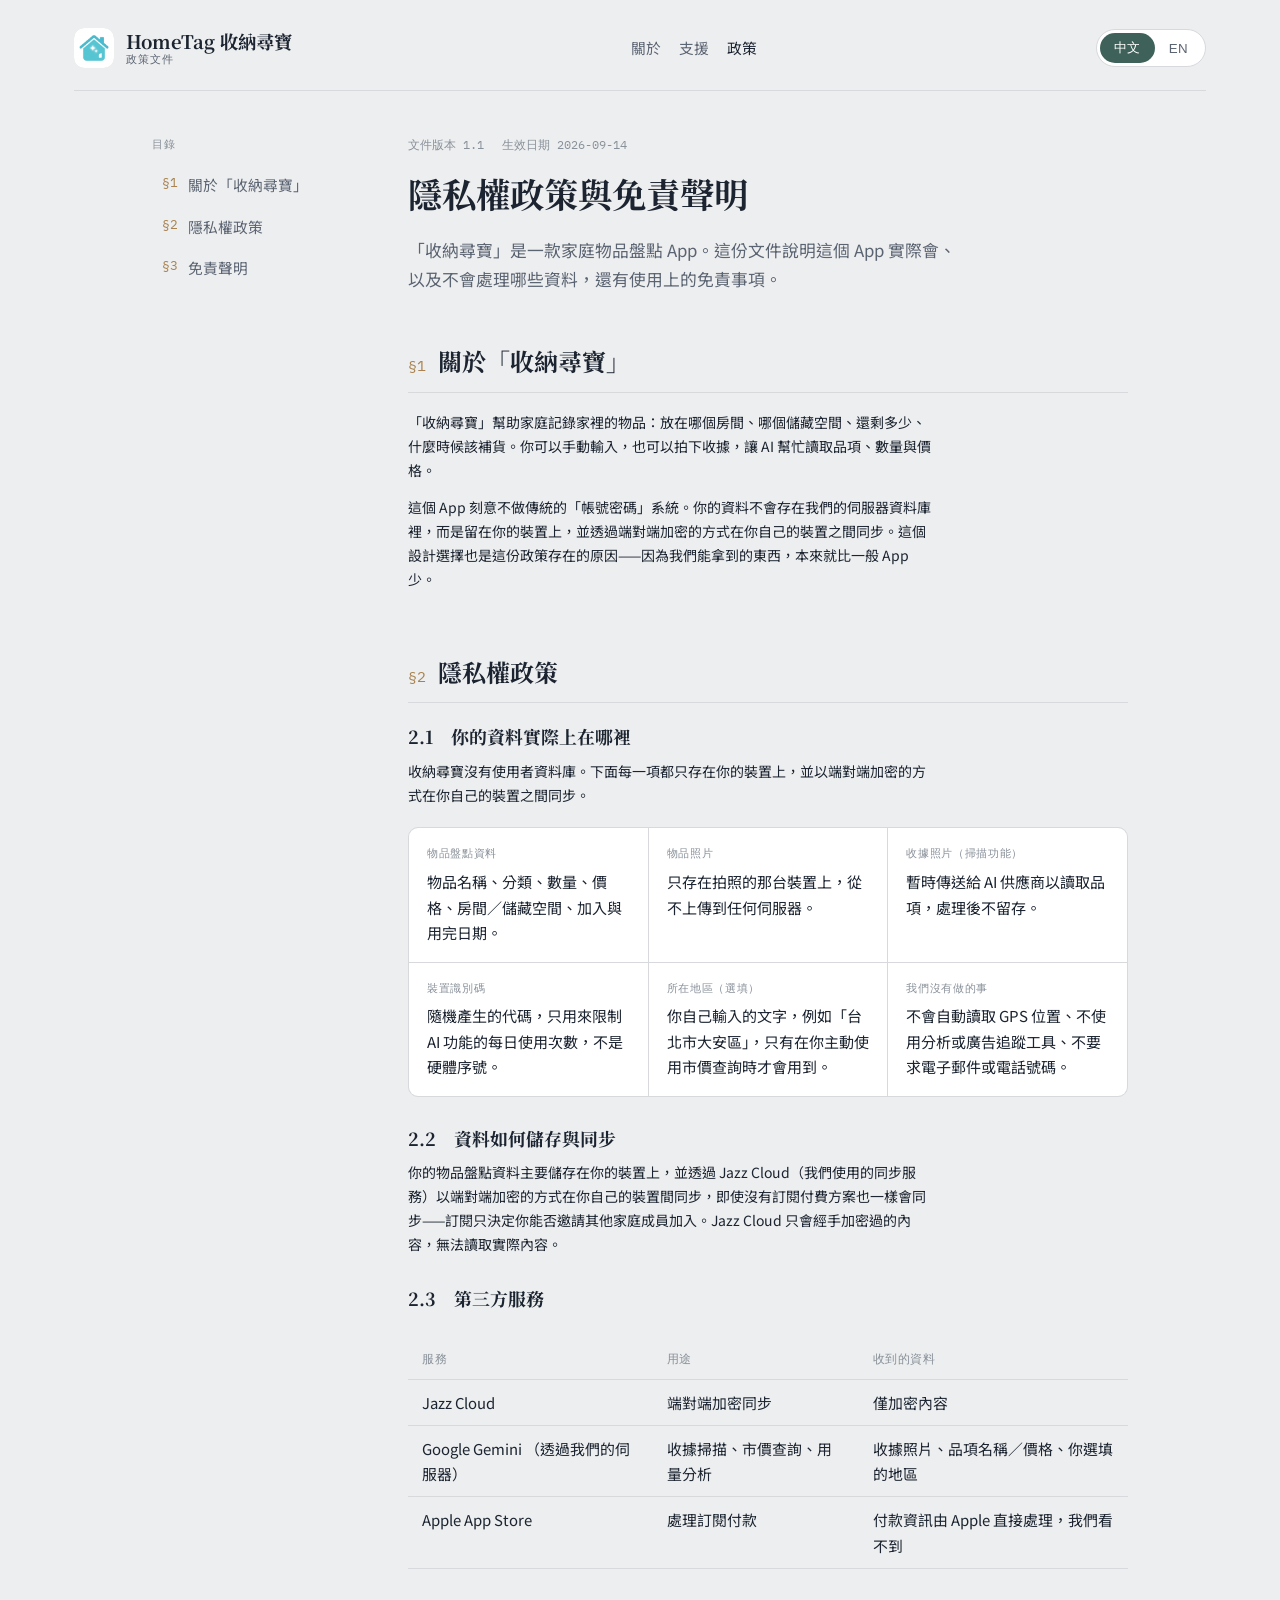
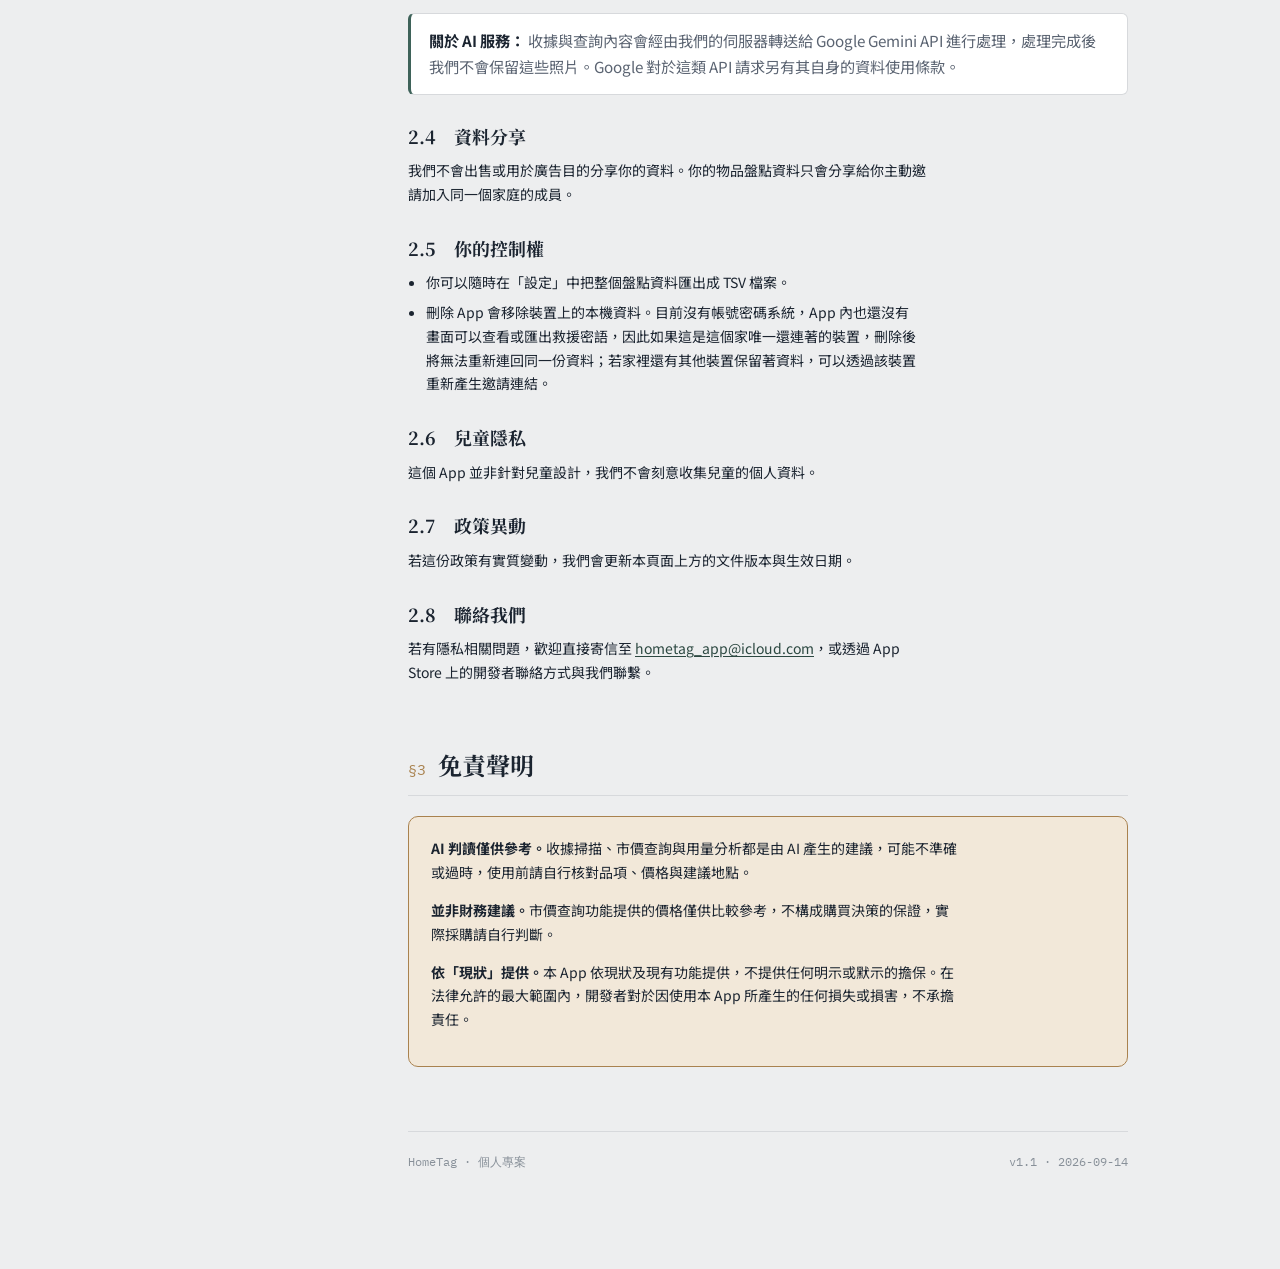
==== privacy.html @ f18b4bbd "Make marketing the root page, move privacy policy to its own path; drop 'collect' framing from §2.1" ====
<!doctype html><html><head><meta charset=utf8><meta name=viewport content="width=device-width,initial-scale=1"><style>:root{color-scheme:light}body{margin:0;padding:0;font:14px -apple-system,BlinkMacSystemFont,sans-serif;background:#faf9f5;color:#141413}img{max-width:100%}[hidden]:not([hidden=until-found]){display:none!important}</style></head><body>
<title>HomeTag Policies</title>
<link rel="icon" href="icon.png">
<link rel="stylesheet" href="https://fonts.googleapis.com/css2?family=Noto+Serif+TC:wght@500;700&family=Noto+Sans+TC:wght@400;500;600&family=Source+Serif+4:opsz,wght@8..60,500;8..60,700&family=Source+Sans+3:wght@400;500;600&family=IBM+Plex+Mono:wght@400;500&display=swap">
<link rel="stylesheet" href="style.css">

<div class="page">
  <header class="masthead">
    <a class="brand" href="index.html">
      <div class="brand-mark"><img src="icon.png" alt="HomeTag" style="width:100%;height:100%;object-fit:cover;border-radius:10px"></div>
      <div class="brand-text">
        <span class="brand-name">HomeTag <span data-lang-content="zh">收納尋寶</span></span>
        <span class="brand-sub"><span data-lang-content="zh">政策文件</span><span data-lang-content="en">Policies</span></span>
      </div>
    </a>
    <nav class="site-nav">
      <a href="index.html"><span data-lang-content="zh">關於</span><span data-lang-content="en">About</span></a>
      <a href="support.html"><span data-lang-content="zh">支援</span><span data-lang-content="en">Support</span></a>
      <a href="privacy.html" aria-current="page"><span data-lang-content="zh">政策</span><span data-lang-content="en">Policies</span></a>
    </nav>
    <div class="lang-toggle" role="group" aria-label="Language">
      <button type="button" id="btn-zh" aria-pressed="true">中文</button>
      <button type="button" id="btn-en" aria-pressed="false">EN</button>
    </div>
  </header>

  <div class="layout">
    <aside class="rail">
      <p class="rail-title"><span data-lang-content="zh">目錄</span><span data-lang-content="en">Contents</span></p>
      <nav>
        <a href="#about"><span class="tag">§1</span><span data-lang-content="zh">關於「收納尋寶」</span><span data-lang-content="en">About</span></a>
        <a href="#privacy"><span class="tag">§2</span><span data-lang-content="zh">隱私權政策</span><span data-lang-content="en">Privacy Policy</span></a>
        <a href="#disclaimer"><span class="tag">§3</span><span data-lang-content="zh">免責聲明</span><span data-lang-content="en">Disclaimer</span></a>
      </nav>
    </aside>

    <main>
      <p class="doc-meta">
        <span><span data-lang-content="zh">文件版本</span><span data-lang-content="en">Document version</span> 1.1</span>
        <span><span data-lang-content="zh">生效日期</span><span data-lang-content="en">Effective</span> 2026-09-14</span>
      </p>
      <h1 class="lede">
        <span data-lang-content="zh">隱私權政策與免責聲明</span>
        <span data-lang-content="en">Privacy Policy &amp; Disclaimer</span>
      </h1>
      <p class="standfirst" data-lang-content="zh">「收納尋寶」是一款家庭物品盤點 App。這份文件說明這個 App 實際會、以及不會處理哪些資料，還有使用上的免責事項。</p>
      <p class="standfirst" data-lang-content="en">HomeTag is a household inventory app. This document explains exactly what data it does — and doesn't — handle, and the terms under which it's provided.</p>

      <section class="doc-section" id="about">
        <div class="section-head">
          <span class="section-mark">§1</span>
          <h2><span data-lang-content="zh">關於「收納尋寶」</span><span data-lang-content="en">About HomeTag</span></h2>
        </div>

        <p data-lang-content="zh">「收納尋寶」幫助家庭記錄家裡的物品：放在哪個房間、哪個儲藏空間、還剩多少、什麼時候該補貨。你可以手動輸入，也可以拍下收據，讓 AI 幫忙讀取品項、數量與價格。</p>
        <p data-lang-content="en">HomeTag helps a household keep track of what it owns: which room, which storage space, how much is left, and when it's worth restocking. You can add items by hand, or photograph a receipt and let AI read out the items, quantities, and prices.</p>

        <p data-lang-content="zh">這個 App 刻意不做傳統的「帳號密碼」系統。你的資料不會存在我們的伺服器資料庫裡，而是留在你的裝置上，並透過端對端加密的方式在你自己的裝置之間同步。這個設計選擇也是這份政策存在的原因——因為我們能拿到的東西，本來就比一般 App 少。</p>
        <p data-lang-content="en">Deliberately, this app has no traditional account/password system. Your data isn't stored in a server database we control — it lives on your device and syncs end-to-end between your own devices. That design choice is also why this document can say, plainly, that there's less for us to have access to in the first place.</p>
      </section>

      <section class="doc-section" id="privacy">
        <div class="section-head">
          <span class="section-mark">§2</span>
          <h2><span data-lang-content="zh">隱私權政策</span><span data-lang-content="en">Privacy Policy</span></h2>
        </div>

        <h3 data-lang-content="zh">2.1　你的資料實際上在哪裡</h3>
        <h3 data-lang-content="en">2.1　Where Your Data Actually Lives</h3>

        <p data-lang-content="zh">收納尋寶沒有使用者資料庫。下面每一項都只存在你的裝置上，並以端對端加密的方式在你自己的裝置之間同步。</p>
        <p data-lang-content="en">HomeTag has no user database. Everything below lives only on your device and syncs end-to-end encrypted between your own devices.</p>

        <div class="fact-grid">
          <div class="fact">
            <div class="fact-label"><span data-lang-content="zh">物品盤點資料</span><span data-lang-content="en">Inventory data</span></div>
            <div class="fact-value" data-lang-content="zh">物品名稱、分類、數量、價格、房間／儲藏空間、加入與用完日期。</div>
            <div class="fact-value" data-lang-content="en">Item names, categories, quantities, prices, room/storage location, added and used-up dates.</div>
          </div>
          <div class="fact">
            <div class="fact-label"><span data-lang-content="zh">物品照片</span><span data-lang-content="en">Item photos</span></div>
            <div class="fact-value" data-lang-content="zh">只存在拍照的那台裝置上，從不上傳到任何伺服器。</div>
            <div class="fact-value" data-lang-content="en">Stay only on the device that took them — never uploaded anywhere.</div>
          </div>
          <div class="fact">
            <div class="fact-label"><span data-lang-content="zh">收據照片（掃描功能）</span><span data-lang-content="en">Receipt photos (scan feature)</span></div>
            <div class="fact-value" data-lang-content="zh">暫時傳送給 AI 供應商以讀取品項，處理後不留存。</div>
            <div class="fact-value" data-lang-content="en">Sent transiently to our AI provider to read items off the receipt; not retained afterward by us.</div>
          </div>
          <div class="fact">
            <div class="fact-label"><span data-lang-content="zh">裝置識別碼</span><span data-lang-content="en">Device token</span></div>
            <div class="fact-value" data-lang-content="zh">隨機產生的代碼，只用來限制 AI 功能的每日使用次數，不是硬體序號。</div>
            <div class="fact-value" data-lang-content="en">A randomly generated code used only to rate-limit AI features — not a hardware identifier.</div>
          </div>
          <div class="fact">
            <div class="fact-label"><span data-lang-content="zh">所在地區（選填）</span><span data-lang-content="en">Location (optional)</span></div>
            <div class="fact-value" data-lang-content="zh">你自己輸入的文字，例如「台北市大安區」，只有在你主動使用市價查詢時才會用到。</div>
            <div class="fact-value" data-lang-content="en">Free text you type yourself, e.g. a city or district — used only when you actively run a price check.</div>
          </div>
          <div class="fact">
            <div class="fact-label"><span data-lang-content="zh">我們沒有做的事</span><span data-lang-content="en">What we don't do</span></div>
            <div class="fact-value" data-lang-content="zh">不會自動讀取 GPS 位置、不使用分析或廣告追蹤工具、不要求電子郵件或電話號碼。</div>
            <div class="fact-value" data-lang-content="en">No automatic GPS location, no analytics or ad-tracking SDKs, no email or phone number required to use the app.</div>
          </div>
        </div>

        <h3 data-lang-content="zh">2.2　資料如何儲存與同步</h3>
        <h3 data-lang-content="en">2.2　How Data Is Stored &amp; Synced</h3>
        <p data-lang-content="zh">你的物品盤點資料主要儲存在你的裝置上，並透過 Jazz Cloud（我們使用的同步服務）以端對端加密的方式在你自己的裝置間同步，即使沒有訂閱付費方案也一樣會同步——訂閱只決定你能否邀請其他家庭成員加入。Jazz Cloud 只會經手加密過的內容，無法讀取實際內容。</p>
        <p data-lang-content="en">Your inventory data lives primarily on your device and syncs end-to-end between your own devices via Jazz Cloud, our sync provider — this happens regardless of subscription status; a subscription only controls whether you can invite other household members in. Jazz Cloud only ever handles encrypted data and cannot read its contents.</p>

        <h3 data-lang-content="zh">2.3　第三方服務</h3>
        <h3 data-lang-content="en">2.3　Third-Party Services</h3>
        <div class="table-scroll">
        <table class="policy-table">
          <thead>
            <tr>
              <th><span data-lang-content="zh">服務</span><span data-lang-content="en">Service</span></th>
              <th><span data-lang-content="zh">用途</span><span data-lang-content="en">Purpose</span></th>
              <th><span data-lang-content="zh">收到的資料</span><span data-lang-content="en">Data it sees</span></th>
            </tr>
          </thead>
          <tbody>
            <tr>
              <td>Jazz Cloud</td>
              <td><span data-lang-content="zh">端對端加密同步</span><span data-lang-content="en">End-to-end encrypted sync</span></td>
              <td><span data-lang-content="zh">僅加密內容</span><span data-lang-content="en">Ciphertext only</span></td>
            </tr>
            <tr>
              <td>Google Gemini <span data-lang-content="zh">（透過我們的伺服器）</span><span data-lang-content="en">(via our server)</span></td>
              <td><span data-lang-content="zh">收據掃描、市價查詢、用量分析</span><span data-lang-content="en">Receipt scanning, price check, usage insight</span></td>
              <td><span data-lang-content="zh">收據照片、品項名稱／價格、你選填的地區</span><span data-lang-content="en">Receipt photo, item name/price, your optional location text</span></td>
            </tr>
            <tr>
              <td>Apple App Store</td>
              <td><span data-lang-content="zh">處理訂閱付款</span><span data-lang-content="en">Handles subscription payment</span></td>
              <td><span data-lang-content="zh">付款資訊由 Apple 直接處理，我們看不到</span><span data-lang-content="en">Payment details handled entirely by Apple; we never see them</span></td>
            </tr>
          </tbody>
        </table>
        </div>
        <div class="callout">
          <strong><span data-lang-content="zh">關於 AI 服務：</span><span data-lang-content="en">On the AI provider:</span></strong>
          <span data-lang-content="zh">收據與查詢內容會經由我們的伺服器轉送給 Google Gemini API 進行處理，處理完成後我們不會保留這些照片。Google 對於這類 API 請求另有其自身的資料使用條款。</span>
          <span data-lang-content="en">Receipts and query text are relayed through our own server to Google's Gemini API for processing; we don't retain the photos afterward. Google's own terms govern how it handles API requests of this kind.</span>
        </div>

        <h3 data-lang-content="zh">2.4　資料分享</h3>
        <h3 data-lang-content="en">2.4　Data Sharing</h3>
        <p data-lang-content="zh">我們不會出售或用於廣告目的分享你的資料。你的物品盤點資料只會分享給你主動邀請加入同一個家庭的成員。</p>
        <p data-lang-content="en">We don't sell your data or share it for advertising. Your inventory data is only ever shared with members you actively invite into the same household.</p>

        <h3 data-lang-content="zh">2.5　你的控制權</h3>
        <h3 data-lang-content="en">2.5　Your Control</h3>
        <ul>
          <li data-lang-content="zh">你可以隨時在「設定」中把整個盤點資料匯出成 TSV 檔案。</li>
          <li data-lang-content="en">You can export your entire inventory as a TSV file from Settings at any time.</li>
          <li data-lang-content="zh">刪除 App 會移除裝置上的本機資料。目前沒有帳號密碼系統，App 內也還沒有畫面可以查看或匯出救援密語，因此如果這是這個家唯一還連著的裝置，刪除後將無法重新連回同一份資料；若家裡還有其他裝置保留著資料，可以透過該裝置重新產生邀請連結。</li>
          <li data-lang-content="en">Deleting the app removes local data on that device. There's no account/password system, and the app doesn't currently have a screen to view or export a recovery phrase — so if this was the only device still connected to this household, deleting it means there's no way back into that same data. If another device in the household still has it, you can generate a fresh invite link from there.</li>
        </ul>

        <h3 data-lang-content="zh">2.6　兒童隱私</h3>
        <h3 data-lang-content="en">2.6　Children's Privacy</h3>
        <p data-lang-content="zh">這個 App 並非針對兒童設計，我們不會刻意收集兒童的個人資料。</p>
        <p data-lang-content="en">This app isn't directed at children, and we don't knowingly collect personal data from them.</p>

        <h3 data-lang-content="zh">2.7　政策異動</h3>
        <h3 data-lang-content="en">2.7　Changes to This Policy</h3>
        <p data-lang-content="zh">若這份政策有實質變動，我們會更新本頁面上方的文件版本與生效日期。</p>
        <p data-lang-content="en">If this policy changes materially, we'll update the document version and effective date at the top of this page.</p>

        <h3 data-lang-content="zh">2.8　聯絡我們</h3>
        <h3 data-lang-content="en">2.8　Contact</h3>
        <p data-lang-content="zh">若有隱私相關問題，歡迎直接寄信至 <a href="mailto:hometag_app@icloud.com">hometag_app@icloud.com</a>，或透過 App Store 上的開發者聯絡方式與我們聯繫。</p>
        <p data-lang-content="en">For privacy questions, email us directly at <a href="mailto:hometag_app@icloud.com">hometag_app@icloud.com</a>, or reach us through the developer contact listed on the App Store.</p>
      </section>

      <section class="doc-section" id="disclaimer">
        <div class="section-head">
          <span class="section-mark">§3</span>
          <h2><span data-lang-content="zh">免責聲明</span><span data-lang-content="en">Disclaimer</span></h2>
        </div>

        <div class="disclaimer-box">
          <p data-lang-content="zh"><strong>AI 判讀僅供參考。</strong>收據掃描、市價查詢與用量分析都是由 AI 產生的建議，可能不準確或過時，使用前請自行核對品項、價格與建議地點。</p>
          <p data-lang-content="en"><strong>AI output is a suggestion, not a fact.</strong> Receipt scanning, price checks, and usage insights are AI-generated and may be inaccurate or out of date — verify item details, prices, and suggested locations yourself before relying on them.</p>

          <p data-lang-content="zh"><strong>並非財務建議。</strong>市價查詢功能提供的價格僅供比較參考，不構成購買決策的保證，實際採購請自行判斷。</p>
          <p data-lang-content="en"><strong>Not financial advice.</strong> Prices shown by the market-price feature are for reference only and aren't a guarantee — use your own judgment for actual purchases.</p>

          <p data-lang-content="zh"><strong>依「現狀」提供。</strong>本 App 依現狀及現有功能提供，不提供任何明示或默示的擔保。在法律允許的最大範圍內，開發者對於因使用本 App 所產生的任何損失或損害，不承擔責任。</p>
          <p data-lang-content="en"><strong>Provided as-is.</strong> This app is provided as-is, with no warranty of any kind, express or implied. To the fullest extent permitted by law, the developer is not liable for any loss or damage arising from your use of it.</p>
        </div>
      </section>

      <footer class="doc-footer">
        <span>HomeTag · <span data-lang-content="zh">個人專案</span><span data-lang-content="en">an independent project</span></span>
        <span>v1.1 · 2026-09-14</span>
      </footer>
    </main>
  </div>
</div>

<script>
  (function () {
    var root = document.documentElement;
    var btnZh = document.getElementById('btn-zh');
    var btnEn = document.getElementById('btn-en');

    function setLang(lang) {
      root.setAttribute('data-lang', lang);
      btnZh.setAttribute('aria-pressed', String(lang === 'zh'));
      btnEn.setAttribute('aria-pressed', String(lang === 'en'));
      try { localStorage.setItem('hometag-lang', lang); } catch (e) {}
    }

    var saved = 'zh';
    try { saved = localStorage.getItem('hometag-lang') || 'zh'; } catch (e) {}
    setLang(saved);

    btnZh.addEventListener('click', function () { setLang('zh'); });
    btnEn.addEventListener('click', function () { setLang('en'); });
  })();
</script>

</body></html>
---- style.css ----
:root {
  --bg: #edeeef;
  --surface: #ffffff;
  --ink: #1b2430;
  --ink-muted: #5b6472;
  --ink-faint: #889099;
  --accent: #3e6259;
  --accent-strong: #2c4841;
  --accent-soft: #e3ece9;
  --rule: #d7d9dc;
  --brass: #a9824f;
  --brass-soft: #f2e8d9;
  --focus: #2c4841;
  --font-heading: "Source Serif 4", "Noto Serif TC", serif;
  --font-body: "Source Sans 3", "Noto Sans TC", sans-serif;
  --font-mono: "IBM Plex Mono", ui-monospace, monospace;
}

@media (prefers-color-scheme: dark) {
  :root:not([data-theme="light"]) {
    --bg: #14181b;
    --surface: #1c2226;
    --ink: #e7e9ea;
    --ink-muted: #9aa3aa;
    --ink-faint: #6b737a;
    --accent: #7fb0a2;
    --accent-strong: #a8cec1;
    --accent-soft: #22322f;
    --rule: #2c3438;
    --brass: #c9a56e;
    --brass-soft: #2f2a1f;
    --focus: #a8cec1;
  }
}

:root[data-theme="dark"] {
  --bg: #14181b;
  --surface: #1c2226;
  --ink: #e7e9ea;
  --ink-muted: #9aa3aa;
  --ink-faint: #6b737a;
  --accent: #7fb0a2;
  --accent-strong: #a8cec1;
  --accent-soft: #22322f;
  --rule: #2c3438;
  --brass: #c9a56e;
  --brass-soft: #2f2a1f;
  --focus: #a8cec1;
}

* { box-sizing: border-box; }

html[data-lang="zh"] { --font-heading-active: "Noto Serif TC", serif; --font-body-active: "Noto Sans TC", sans-serif; }
html[data-lang="en"] { --font-heading-active: "Source Serif 4", serif; --font-body-active: "Source Sans 3", sans-serif; }

body {
  background: var(--bg);
  color: var(--ink);
  font-family: var(--font-body-active, var(--font-body));
  line-height: 1.7;
  -webkit-font-smoothing: antialiased;
}

[data-lang-content] { display: none; }
html[data-lang="zh"] [data-lang-content="zh"] { display: revert; }
html[data-lang="en"] [data-lang-content="en"] { display: revert; }
html[data-lang="zh"] span[data-lang-content="zh"],
html[data-lang="zh"] a[data-lang-content="zh"] { display: inline; }
html[data-lang="en"] span[data-lang-content="en"],
html[data-lang="en"] a[data-lang-content="en"] { display: inline; }

a { color: var(--accent-strong); text-underline-offset: 0.15em; }
a:focus-visible, button:focus-visible { outline: 2px solid var(--focus); outline-offset: 2px; border-radius: 3px; }

.page {
  max-width: 1180px;
  margin: 0 auto;
  padding: 0 24px 96px;
}

/* ---------- Header ---------- */
.masthead {
  display: flex;
  align-items: center;
  justify-content: space-between;
  gap: 16px;
  padding: 28px 0 22px;
  border-bottom: 1px solid var(--rule);
  margin-bottom: 8px;
  flex-wrap: wrap;
}
.brand { display: flex; align-items: center; gap: 12px; text-decoration: none; }
.brand-mark {
  width: 40px; height: 40px;
  display: grid; place-items: center;
  background: var(--accent-soft);
  border-radius: 10px;
  font-size: 20px;
  overflow: hidden;
}
.brand-text { display: flex; flex-direction: column; line-height: 1.25; }
.brand-name { font-family: var(--font-heading-active, var(--font-heading)); font-size: 1.15rem; font-weight: 700; color: var(--ink); }
.brand-sub {
  font-family: var(--font-mono);
  font-size: 0.68rem;
  letter-spacing: 0.08em;
  text-transform: uppercase;
  color: var(--ink-muted);
}
.site-nav { display: flex; align-items: center; gap: 18px; font-size: 0.92rem; }
.site-nav a { color: var(--ink-muted); text-decoration: none; }
.site-nav a:hover, .site-nav a[aria-current="page"] { color: var(--ink); }
.lang-toggle {
  display: inline-flex;
  border: 1px solid var(--rule);
  border-radius: 999px;
  padding: 3px;
  background: var(--surface);
  font-family: var(--font-mono);
  font-size: 0.78rem;
}
.lang-toggle button {
  border: none;
  background: transparent;
  color: var(--ink-muted);
  padding: 6px 14px;
  border-radius: 999px;
  cursor: pointer;
  letter-spacing: 0.03em;
}
.lang-toggle button[aria-pressed="true"] {
  background: var(--accent);
  color: var(--surface);
}

/* ---------- Layout: rail + column ---------- */
.layout {
  display: grid;
  grid-template-columns: 200px minmax(0, 720px);
  gap: 56px;
  padding-top: 36px;
  justify-content: center;
}
@media (max-width: 860px) {
  .layout { grid-template-columns: minmax(0, 1fr); gap: 28px; }
  .rail { display: none; }
}

.rail { position: sticky; top: 32px; align-self: start; }
.rail-title {
  font-family: var(--font-mono);
  font-size: 0.68rem;
  letter-spacing: 0.1em;
  text-transform: uppercase;
  color: var(--ink-faint);
  margin: 0 0 12px;
}
.rail nav { display: flex; flex-direction: column; gap: 2px; }
.rail a {
  display: flex;
  gap: 10px;
  padding: 7px 10px;
  border-radius: 8px;
  color: var(--ink-muted);
  text-decoration: none;
  font-size: 0.92rem;
}
.rail a:hover { background: var(--accent-soft); color: var(--ink); }
.rail a .tag { font-family: var(--font-mono); color: var(--brass); font-size: 0.85em; }

.doc-meta {
  font-family: var(--font-mono);
  font-size: 0.76rem;
  color: var(--ink-faint);
  display: flex;
  gap: 18px;
  flex-wrap: wrap;
  margin: 0 0 8px;
}

.lede {
  font-family: var(--font-heading-active, var(--font-heading));
  font-size: clamp(1.7rem, 3vw, 2.15rem);
  font-weight: 700;
  text-wrap: balance;
  margin: 4px 0 14px;
}

.standfirst {
  color: var(--ink-muted);
  font-size: 1.05rem;
  max-width: 62ch;
  margin: 0 0 8px;
}

section.doc-section {
  margin-top: 52px;
  padding-top: 8px;
}
section.doc-section:first-of-type { margin-top: 40px; }

.section-head {
  display: flex;
  align-items: baseline;
  gap: 12px;
  border-bottom: 1px solid var(--rule);
  padding-bottom: 10px;
  margin-bottom: 18px;
}
.section-mark {
  font-family: var(--font-mono);
  color: var(--brass);
  font-size: 0.95rem;
  flex-shrink: 0;
}
.section-head h2 {
  font-family: var(--font-heading-active, var(--font-heading));
  font-size: 1.5rem;
  font-weight: 700;
  margin: 0;
  text-wrap: balance;
}

h3 {
  font-family: var(--font-heading-active, var(--font-heading));
  font-size: 1.12rem;
  font-weight: 700;
  margin: 26px 0 8px;
}
.doc-section > h3:first-of-type { margin-top: 4px; }

p { margin: 0 0 14px; max-width: 66ch; }
ul, ol { margin: 0 0 14px; padding-left: 1.3em; max-width: 64ch; }
li { margin-bottom: 6px; }
strong { color: var(--ink); }

.callout {
  background: var(--surface);
  border: 1px solid var(--rule);
  border-left: 3px solid var(--accent);
  border-radius: 6px;
  padding: 14px 18px;
  margin: 18px 0;
  font-size: 0.95rem;
  color: var(--ink-muted);
}
.callout strong { color: var(--ink); }

.fact-grid {
  display: grid;
  grid-template-columns: repeat(auto-fit, minmax(200px, 1fr));
  gap: 1px;
  background: var(--rule);
  border: 1px solid var(--rule);
  border-radius: 10px;
  overflow: hidden;
  margin: 20px 0 26px;
}
.fact {
  background: var(--surface);
  padding: 16px 18px;
}
.fact-label {
  font-family: var(--font-mono);
  font-size: 0.68rem;
  letter-spacing: 0.06em;
  text-transform: uppercase;
  color: var(--ink-faint);
  margin-bottom: 6px;
}
.fact-value { font-size: 0.94rem; color: var(--ink); }

table.policy-table {
  width: 100%;
  border-collapse: collapse;
  margin: 18px 0 26px;
  font-size: 0.93rem;
}
.table-scroll { overflow-x: auto; }
table.policy-table th, table.policy-table td {
  text-align: left;
  padding: 10px 14px;
  border-bottom: 1px solid var(--rule);
  vertical-align: top;
}
table.policy-table th {
  font-family: var(--font-mono);
  font-size: 0.72rem;
  letter-spacing: 0.05em;
  text-transform: uppercase;
  color: var(--ink-faint);
  font-weight: 500;
}

.disclaimer-box {
  background: var(--brass-soft);
  border: 1px solid var(--brass);
  border-radius: 10px;
  padding: 20px 22px;
  margin: 20px 0;
}
.disclaimer-box p:last-child { margin-bottom: 0; }

footer.doc-footer {
  margin-top: 64px;
  padding-top: 20px;
  border-top: 1px solid var(--rule);
  font-family: var(--font-mono);
  font-size: 0.76rem;
  color: var(--ink-faint);
  display: flex;
  justify-content: space-between;
  flex-wrap: wrap;
  gap: 8px;
}

@media (prefers-reduced-motion: no-preference) {
  section.doc-section { animation: rise 0.4s ease both; }
  @keyframes rise { from { opacity: 0; transform: translateY(6px); } to { opacity: 1; transform: none; } }
}

/* ---------- Marketing/support page extras ---------- */
.simple-page { max-width: 720px; margin: 0 auto; padding-top: 36px; }

.hero {
  text-align: center;
  padding: 40px 0 56px;
}
.hero .brand-mark { width: 88px; height: 88px; margin: 0 auto 20px; border-radius: 22px; font-size: 40px; }
.hero h1 {
  font-family: var(--font-heading-active, var(--font-heading));
  font-size: clamp(1.9rem, 4vw, 2.6rem);
  font-weight: 700;
  margin: 0 0 12px;
  text-wrap: balance;
}
.hero p { max-width: 46ch; margin: 0 auto; color: var(--ink-muted); font-size: 1.08rem; }

.feature-grid {
  display: grid;
  grid-template-columns: repeat(auto-fit, minmax(220px, 1fr));
  gap: 20px;
  margin: 12px 0 48px;
}
.feature-card {
  background: var(--surface);
  border: 1px solid var(--rule);
  border-radius: 12px;
  padding: 20px;
}
.feature-card .icon { font-size: 1.6rem; margin-bottom: 10px; }
.feature-card h3 { margin: 0 0 6px; font-size: 1.02rem; }
.feature-card p { margin: 0; font-size: 0.92rem; color: var(--ink-muted); max-width: none; }

.faq-item { margin-bottom: 28px; }
.faq-item h3 { margin-bottom: 6px; }

.status-pill {
  display: inline-block;
  font-family: var(--font-mono);
  font-size: 0.72rem;
  letter-spacing: 0.05em;
  text-transform: uppercase;
  color: var(--brass);
  background: var(--brass-soft);
  border: 1px solid var(--brass);
  border-radius: 999px;
  padding: 4px 12px;
  margin-bottom: 16px;
}
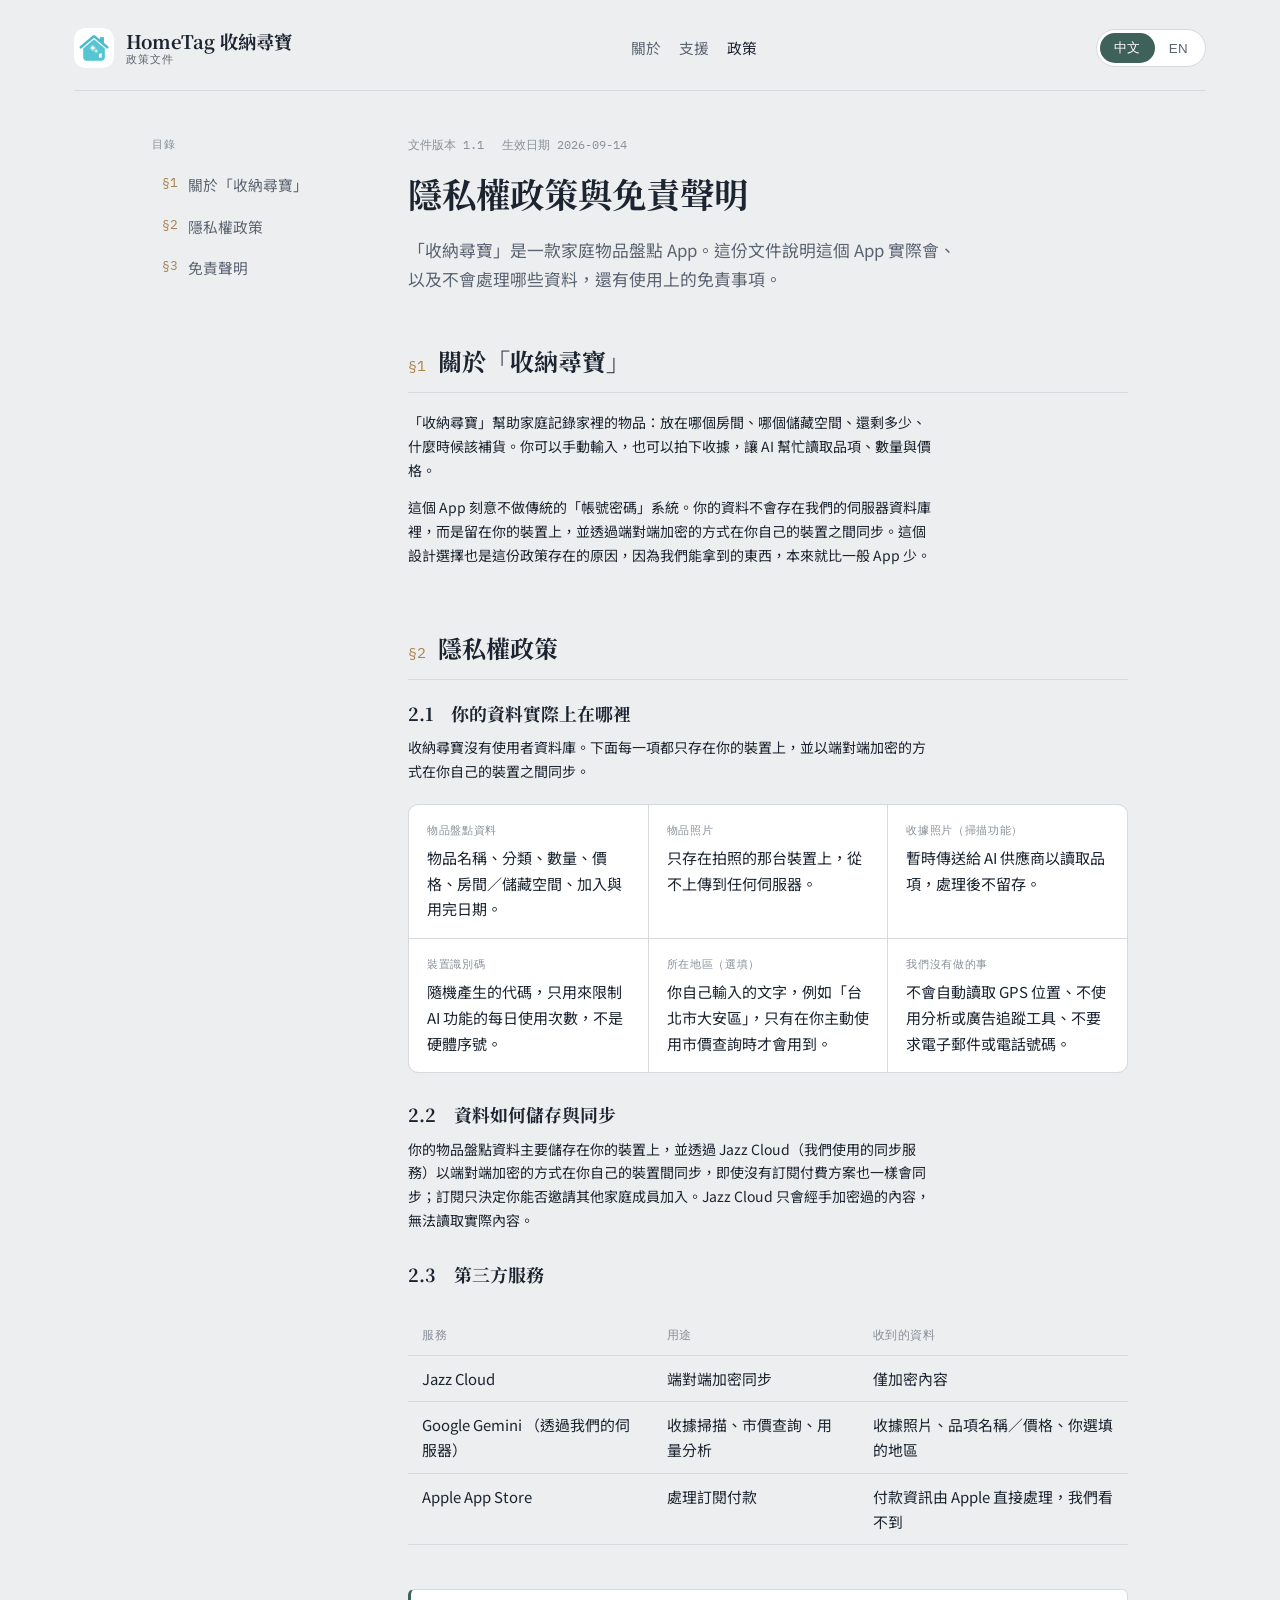
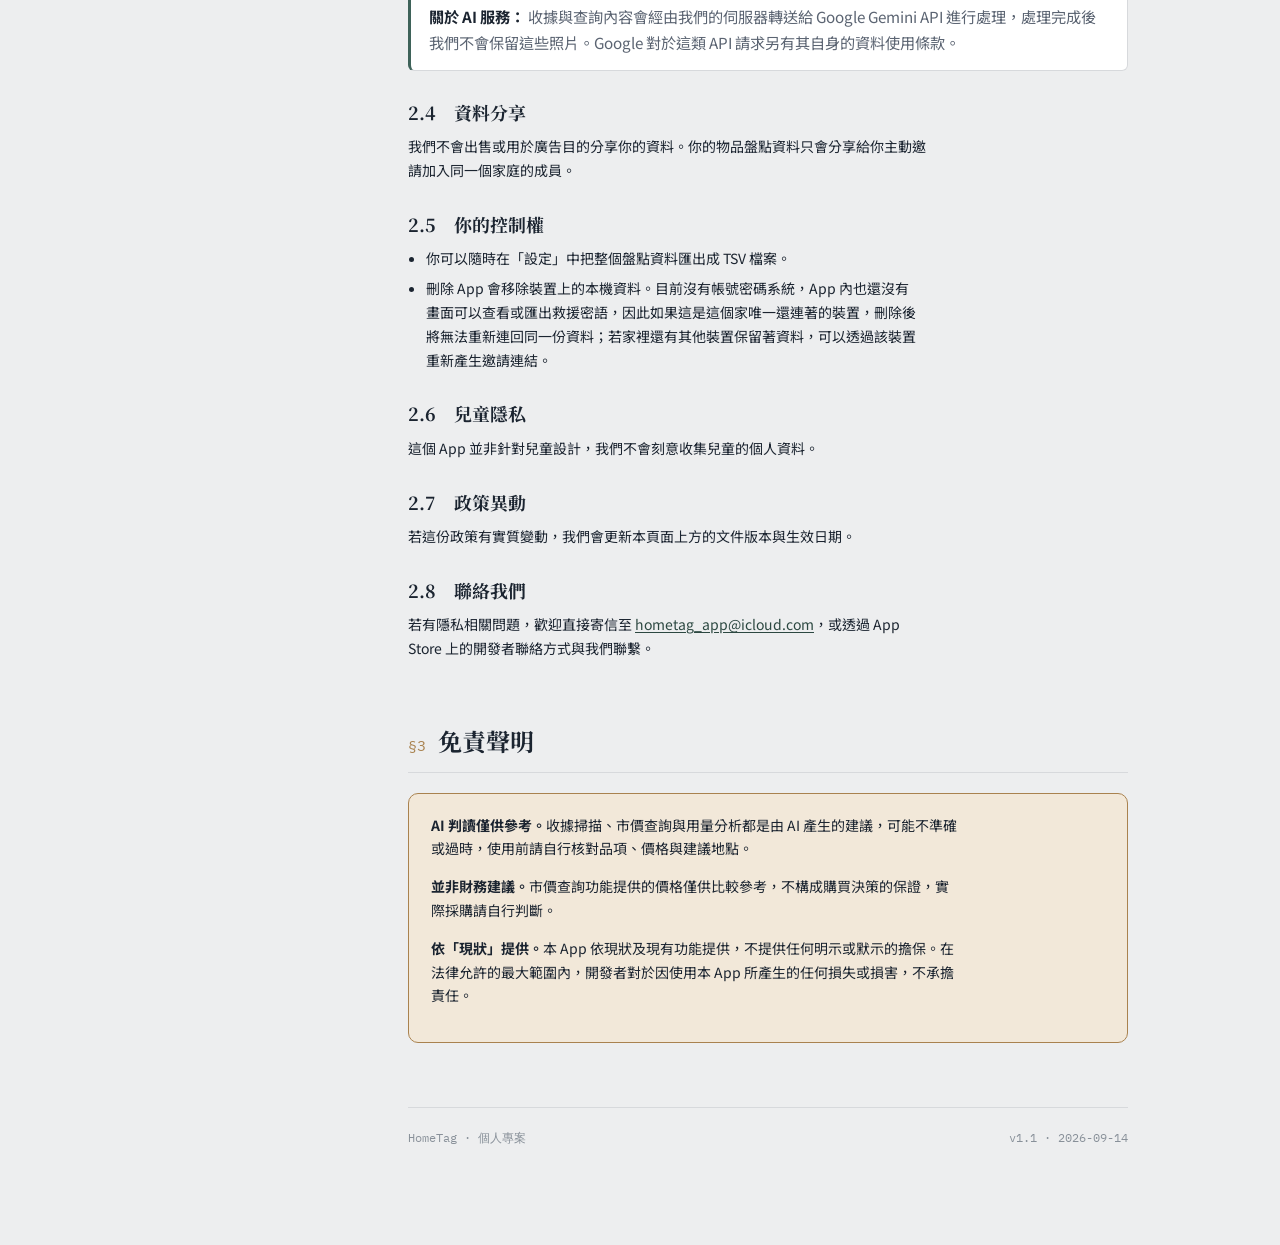
==== commit 34d473ff: "Remove em-dash writing style throughout" ====
--- a/privacy.html
+++ b/privacy.html
@@ -44,7 +44,7 @@
         <span data-lang-content="en">Privacy Policy &amp; Disclaimer</span>
       </h1>
       <p class="standfirst" data-lang-content="zh">「收納尋寶」是一款家庭物品盤點 App。這份文件說明這個 App 實際會、以及不會處理哪些資料，還有使用上的免責事項。</p>
-      <p class="standfirst" data-lang-content="en">HomeTag is a household inventory app. This document explains exactly what data it does — and doesn't — handle, and the terms under which it's provided.</p>
+      <p class="standfirst" data-lang-content="en">HomeTag is a household inventory app. This document explains exactly what data it does and doesn't handle, and the terms under which it's provided.</p>
 
       <section class="doc-section" id="about">
         <div class="section-head">
@@ -55,8 +55,8 @@
         <p data-lang-content="zh">「收納尋寶」幫助家庭記錄家裡的物品：放在哪個房間、哪個儲藏空間、還剩多少、什麼時候該補貨。你可以手動輸入，也可以拍下收據，讓 AI 幫忙讀取品項、數量與價格。</p>
         <p data-lang-content="en">HomeTag helps a household keep track of what it owns: which room, which storage space, how much is left, and when it's worth restocking. You can add items by hand, or photograph a receipt and let AI read out the items, quantities, and prices.</p>
 
-        <p data-lang-content="zh">這個 App 刻意不做傳統的「帳號密碼」系統。你的資料不會存在我們的伺服器資料庫裡，而是留在你的裝置上，並透過端對端加密的方式在你自己的裝置之間同步。這個設計選擇也是這份政策存在的原因——因為我們能拿到的東西，本來就比一般 App 少。</p>
-        <p data-lang-content="en">Deliberately, this app has no traditional account/password system. Your data isn't stored in a server database we control — it lives on your device and syncs end-to-end between your own devices. That design choice is also why this document can say, plainly, that there's less for us to have access to in the first place.</p>
+        <p data-lang-content="zh">這個 App 刻意不做傳統的「帳號密碼」系統。你的資料不會存在我們的伺服器資料庫裡，而是留在你的裝置上，並透過端對端加密的方式在你自己的裝置之間同步。這個設計選擇也是這份政策存在的原因，因為我們能拿到的東西，本來就比一般 App 少。</p>
+        <p data-lang-content="en">Deliberately, this app has no traditional account/password system. Your data isn't stored in a server database we control; it lives on your device and syncs end-to-end between your own devices. That design choice is also why this document can say, plainly, that there's less for us to have access to in the first place.</p>
       </section>
 
       <section class="doc-section" id="privacy">
@@ -80,7 +80,7 @@
           <div class="fact">
             <div class="fact-label"><span data-lang-content="zh">物品照片</span><span data-lang-content="en">Item photos</span></div>
             <div class="fact-value" data-lang-content="zh">只存在拍照的那台裝置上，從不上傳到任何伺服器。</div>
-            <div class="fact-value" data-lang-content="en">Stay only on the device that took them — never uploaded anywhere.</div>
+            <div class="fact-value" data-lang-content="en">Stay only on the device that took them, never uploaded anywhere.</div>
           </div>
           <div class="fact">
             <div class="fact-label"><span data-lang-content="zh">收據照片（掃描功能）</span><span data-lang-content="en">Receipt photos (scan feature)</span></div>
@@ -90,12 +90,12 @@
           <div class="fact">
             <div class="fact-label"><span data-lang-content="zh">裝置識別碼</span><span data-lang-content="en">Device token</span></div>
             <div class="fact-value" data-lang-content="zh">隨機產生的代碼，只用來限制 AI 功能的每日使用次數，不是硬體序號。</div>
-            <div class="fact-value" data-lang-content="en">A randomly generated code used only to rate-limit AI features — not a hardware identifier.</div>
+            <div class="fact-value" data-lang-content="en">A randomly generated code used only to rate-limit AI features, not a hardware identifier.</div>
           </div>
           <div class="fact">
             <div class="fact-label"><span data-lang-content="zh">所在地區（選填）</span><span data-lang-content="en">Location (optional)</span></div>
             <div class="fact-value" data-lang-content="zh">你自己輸入的文字，例如「台北市大安區」，只有在你主動使用市價查詢時才會用到。</div>
-            <div class="fact-value" data-lang-content="en">Free text you type yourself, e.g. a city or district — used only when you actively run a price check.</div>
+            <div class="fact-value" data-lang-content="en">Free text you type yourself, e.g. a city or district, used only when you actively run a price check.</div>
           </div>
           <div class="fact">
             <div class="fact-label"><span data-lang-content="zh">我們沒有做的事</span><span data-lang-content="en">What we don't do</span></div>
@@ -106,8 +106,8 @@
 
         <h3 data-lang-content="zh">2.2　資料如何儲存與同步</h3>
         <h3 data-lang-content="en">2.2　How Data Is Stored &amp; Synced</h3>
-        <p data-lang-content="zh">你的物品盤點資料主要儲存在你的裝置上，並透過 Jazz Cloud（我們使用的同步服務）以端對端加密的方式在你自己的裝置間同步，即使沒有訂閱付費方案也一樣會同步——訂閱只決定你能否邀請其他家庭成員加入。Jazz Cloud 只會經手加密過的內容，無法讀取實際內容。</p>
-        <p data-lang-content="en">Your inventory data lives primarily on your device and syncs end-to-end between your own devices via Jazz Cloud, our sync provider — this happens regardless of subscription status; a subscription only controls whether you can invite other household members in. Jazz Cloud only ever handles encrypted data and cannot read its contents.</p>
+        <p data-lang-content="zh">你的物品盤點資料主要儲存在你的裝置上，並透過 Jazz Cloud（我們使用的同步服務）以端對端加密的方式在你自己的裝置間同步，即使沒有訂閱付費方案也一樣會同步；訂閱只決定你能否邀請其他家庭成員加入。Jazz Cloud 只會經手加密過的內容，無法讀取實際內容。</p>
+        <p data-lang-content="en">Your inventory data lives primarily on your device and syncs end-to-end between your own devices via Jazz Cloud, our sync provider. This happens regardless of subscription status; a subscription only controls whether you can invite other household members in. Jazz Cloud only ever handles encrypted data and cannot read its contents.</p>
 
         <h3 data-lang-content="zh">2.3　第三方服務</h3>
         <h3 data-lang-content="en">2.3　Third-Party Services</h3>
@@ -156,7 +156,7 @@
           <li data-lang-content="zh">你可以隨時在「設定」中把整個盤點資料匯出成 TSV 檔案。</li>
           <li data-lang-content="en">You can export your entire inventory as a TSV file from Settings at any time.</li>
           <li data-lang-content="zh">刪除 App 會移除裝置上的本機資料。目前沒有帳號密碼系統，App 內也還沒有畫面可以查看或匯出救援密語，因此如果這是這個家唯一還連著的裝置，刪除後將無法重新連回同一份資料；若家裡還有其他裝置保留著資料，可以透過該裝置重新產生邀請連結。</li>
-          <li data-lang-content="en">Deleting the app removes local data on that device. There's no account/password system, and the app doesn't currently have a screen to view or export a recovery phrase — so if this was the only device still connected to this household, deleting it means there's no way back into that same data. If another device in the household still has it, you can generate a fresh invite link from there.</li>
+          <li data-lang-content="en">Deleting the app removes local data on that device. There's no account/password system, and the app doesn't currently have a screen to view or export a recovery phrase, so if this was the only device still connected to this household, deleting it means there's no way back into that same data. If another device in the household still has it, you can generate a fresh invite link from there.</li>
         </ul>
 
         <h3 data-lang-content="zh">2.6　兒童隱私</h3>
@@ -183,10 +183,10 @@
 
         <div class="disclaimer-box">
           <p data-lang-content="zh"><strong>AI 判讀僅供參考。</strong>收據掃描、市價查詢與用量分析都是由 AI 產生的建議，可能不準確或過時，使用前請自行核對品項、價格與建議地點。</p>
-          <p data-lang-content="en"><strong>AI output is a suggestion, not a fact.</strong> Receipt scanning, price checks, and usage insights are AI-generated and may be inaccurate or out of date — verify item details, prices, and suggested locations yourself before relying on them.</p>
+          <p data-lang-content="en"><strong>AI output is a suggestion, not a fact.</strong> Receipt scanning, price checks, and usage insights are AI-generated and may be inaccurate or out of date; verify item details, prices, and suggested locations yourself before relying on them.</p>
 
           <p data-lang-content="zh"><strong>並非財務建議。</strong>市價查詢功能提供的價格僅供比較參考，不構成購買決策的保證，實際採購請自行判斷。</p>
-          <p data-lang-content="en"><strong>Not financial advice.</strong> Prices shown by the market-price feature are for reference only and aren't a guarantee — use your own judgment for actual purchases.</p>
+          <p data-lang-content="en"><strong>Not financial advice.</strong> Prices shown by the market-price feature are for reference only and aren't a guarantee; use your own judgment for actual purchases.</p>
 
           <p data-lang-content="zh"><strong>依「現狀」提供。</strong>本 App 依現狀及現有功能提供，不提供任何明示或默示的擔保。在法律允許的最大範圍內，開發者對於因使用本 App 所產生的任何損失或損害，不承擔責任。</p>
           <p data-lang-content="en"><strong>Provided as-is.</strong> This app is provided as-is, with no warranty of any kind, express or implied. To the fullest extent permitted by law, the developer is not liable for any loss or damage arising from your use of it.</p>
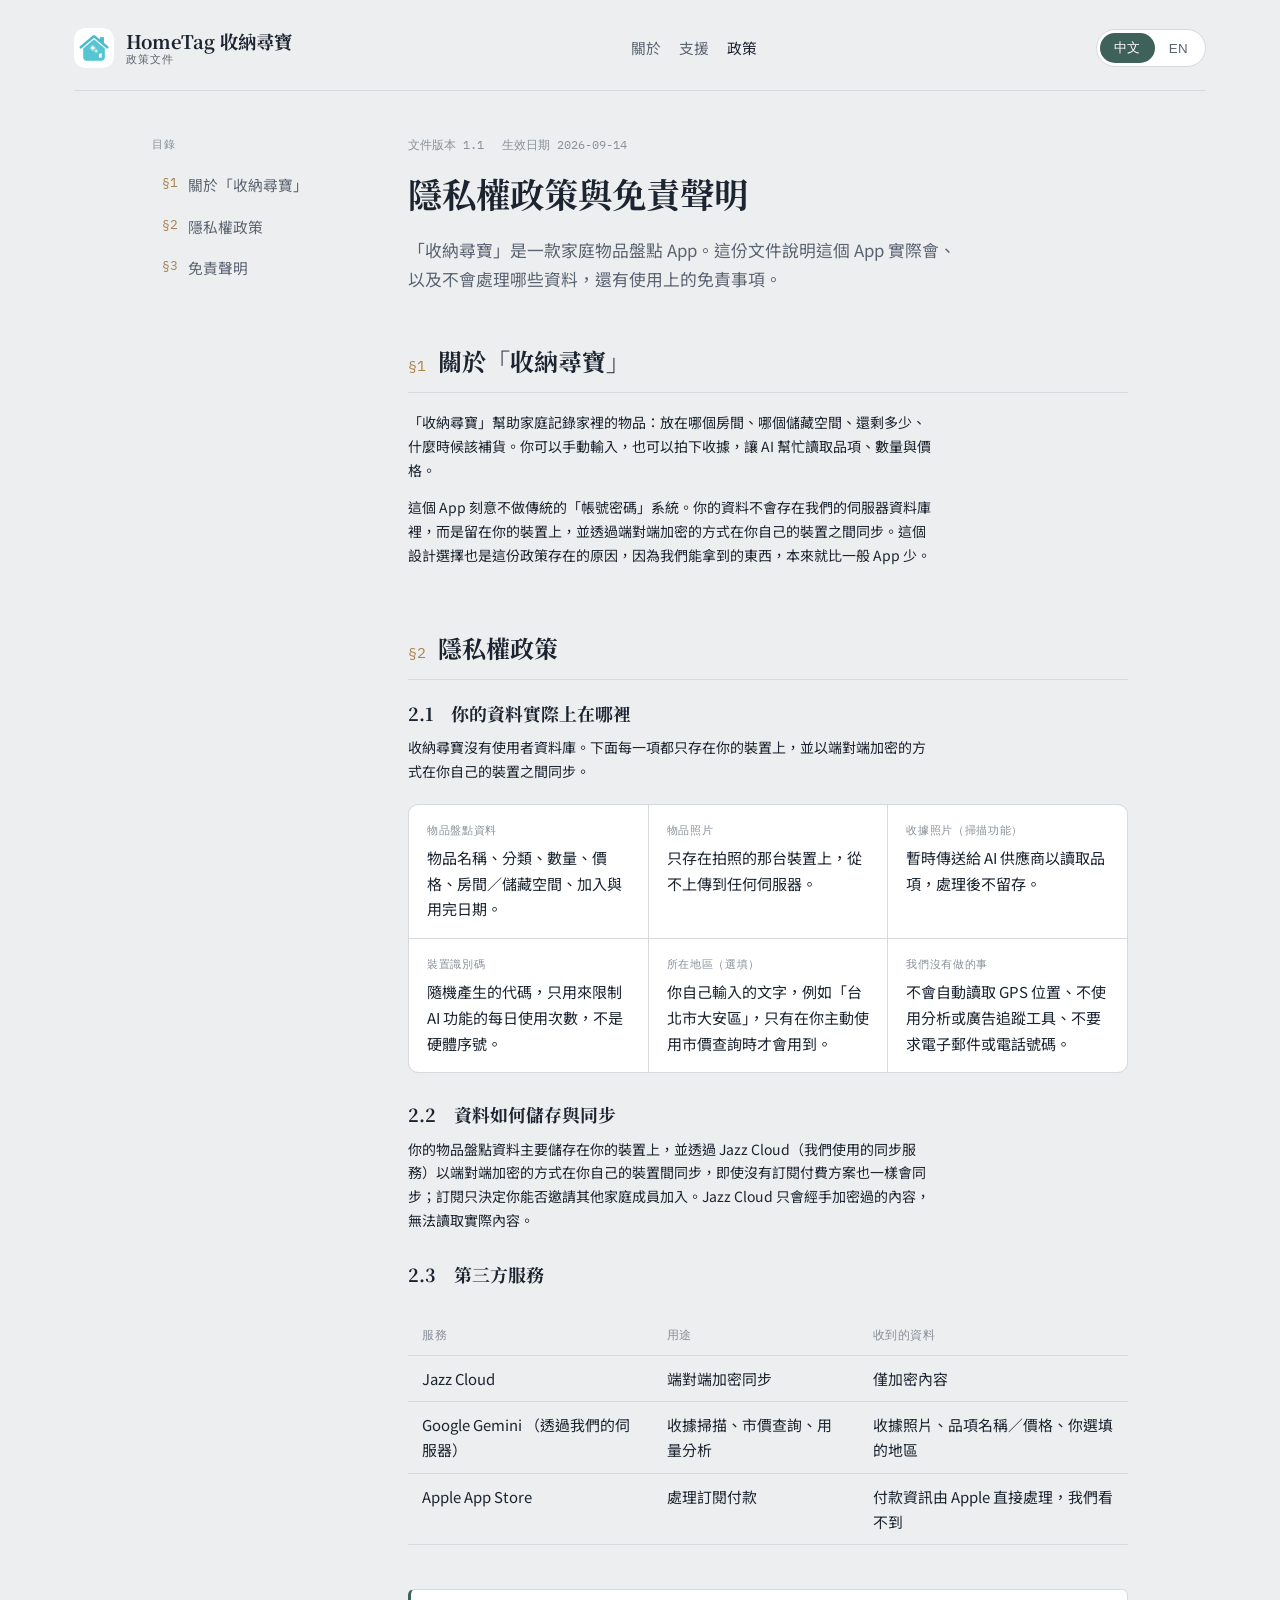
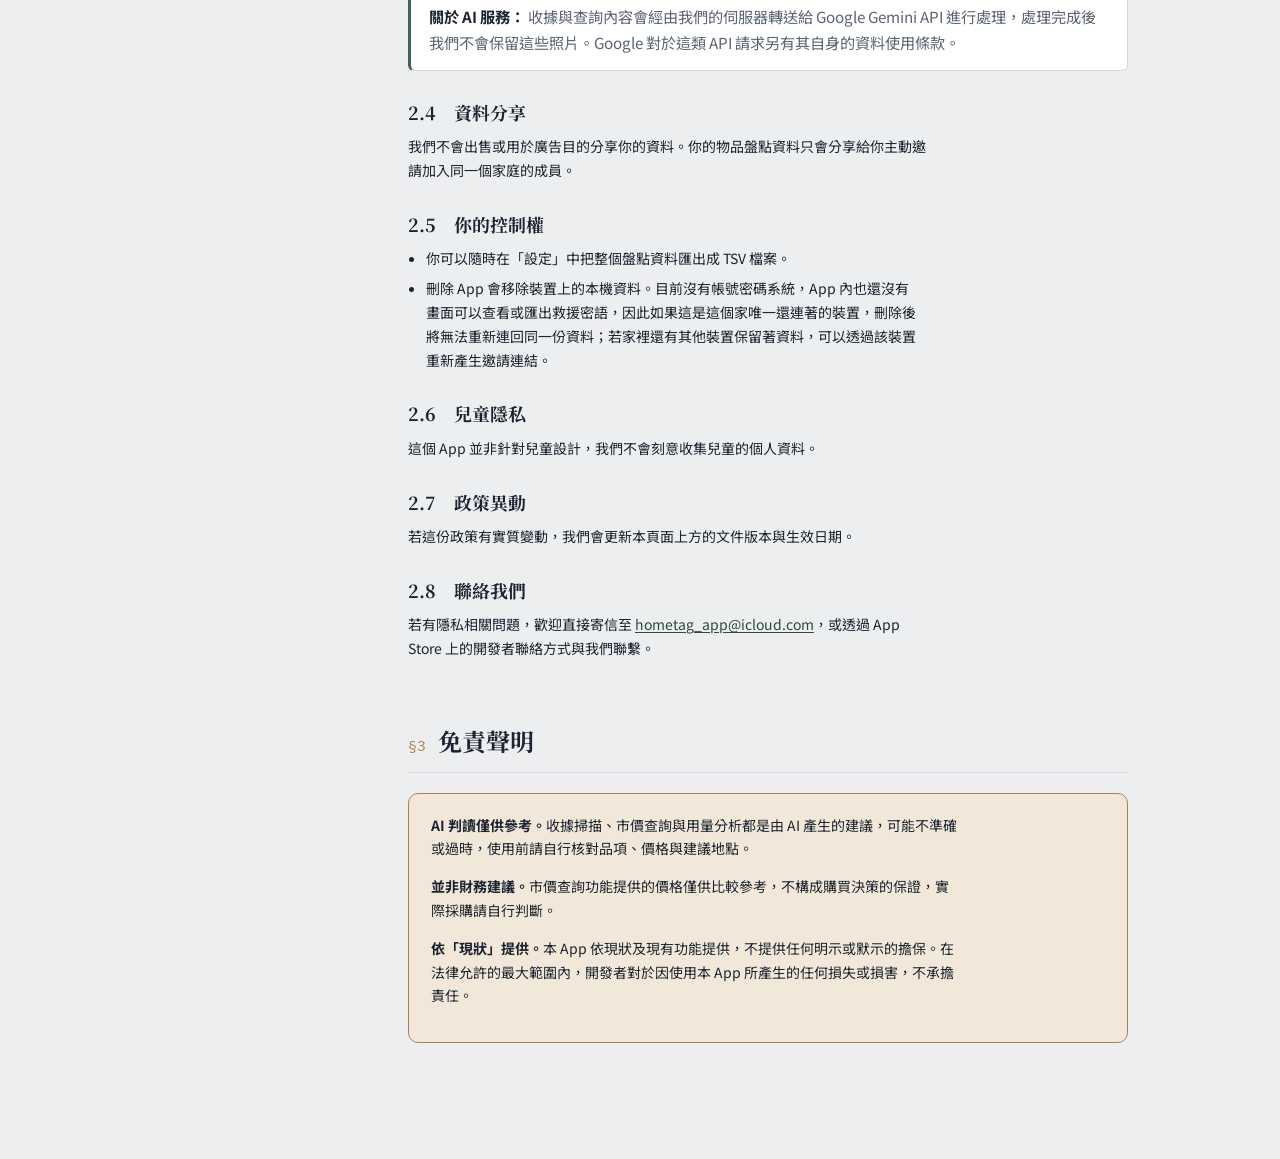
==== commit 8341d541: "Add item-limit/subscription FAQ; remove the unused footer strip Support page gets two FAQ entries co" ====
--- a/privacy.html
+++ b/privacy.html
@@ -192,11 +192,6 @@
           <p data-lang-content="en"><strong>Provided as-is.</strong> This app is provided as-is, with no warranty of any kind, express or implied. To the fullest extent permitted by law, the developer is not liable for any loss or damage arising from your use of it.</p>
         </div>
       </section>
-
-      <footer class="doc-footer">
-        <span>HomeTag · <span data-lang-content="zh">個人專案</span><span data-lang-content="en">an independent project</span></span>
-        <span>v1.1 · 2026-09-14</span>
-      </footer>
     </main>
   </div>
 </div>
--- a/style.css
+++ b/style.css
@@ -61,7 +61,11 @@
   -webkit-font-smoothing: antialiased;
 }
 
-[data-lang-content] { display: none; }
+/* Doubled attribute selector, not a typo: bumps specificity above any
+   single-class component rule (e.g. .status-pill's own `display`), so the
+   default hidden state always wins regardless of what else styles the
+   element, without needing !important. */
+[data-lang-content][data-lang-content] { display: none; }
 html[data-lang="zh"] [data-lang-content="zh"] { display: revert; }
 html[data-lang="en"] [data-lang-content="en"] { display: revert; }
 html[data-lang="zh"] span[data-lang-content="zh"],
@@ -301,19 +305,6 @@
 }
 .disclaimer-box p:last-child { margin-bottom: 0; }
 
-footer.doc-footer {
-  margin-top: 64px;
-  padding-top: 20px;
-  border-top: 1px solid var(--rule);
-  font-family: var(--font-mono);
-  font-size: 0.76rem;
-  color: var(--ink-faint);
-  display: flex;
-  justify-content: space-between;
-  flex-wrap: wrap;
-  gap: 8px;
-}
-
 @media (prefers-reduced-motion: no-preference) {
   section.doc-section { animation: rise 0.4s ease both; }
   @keyframes rise { from { opacity: 0; transform: translateY(6px); } to { opacity: 1; transform: none; } }
@@ -336,6 +327,36 @@
 }
 .hero p { max-width: 46ch; margin: 0 auto; color: var(--ink-muted); font-size: 1.08rem; }
 
+.screenshot-grid {
+  display: grid;
+  grid-template-columns: repeat(auto-fit, minmax(180px, 1fr));
+  gap: 20px;
+  margin: 0 0 48px;
+}
+.screenshot {
+  background: var(--surface);
+  border: 1px solid var(--rule);
+  border-radius: 20px;
+  padding: 10px;
+  box-shadow: 0 1px 3px rgba(0, 0, 0, 0.06);
+}
+.screenshot img { display: block; width: 100%; border-radius: 14px; }
+
+.screenshot-media { position: relative; }
+.demo-photo {
+  position: absolute;
+  left: 5%;
+  top: 63%;
+  width: 74%;
+  background: var(--surface);
+  border: 1px solid var(--rule);
+  border-radius: 8px;
+  padding: 5px;
+  box-shadow: 0 4px 10px rgba(0, 0, 0, 0.25);
+  transform: rotate(-4deg);
+}
+.demo-photo img { display: block; width: 100%; border-radius: 5px; }
+
 .feature-grid {
   display: grid;
   grid-template-columns: repeat(auto-fit, minmax(220px, 1fr));
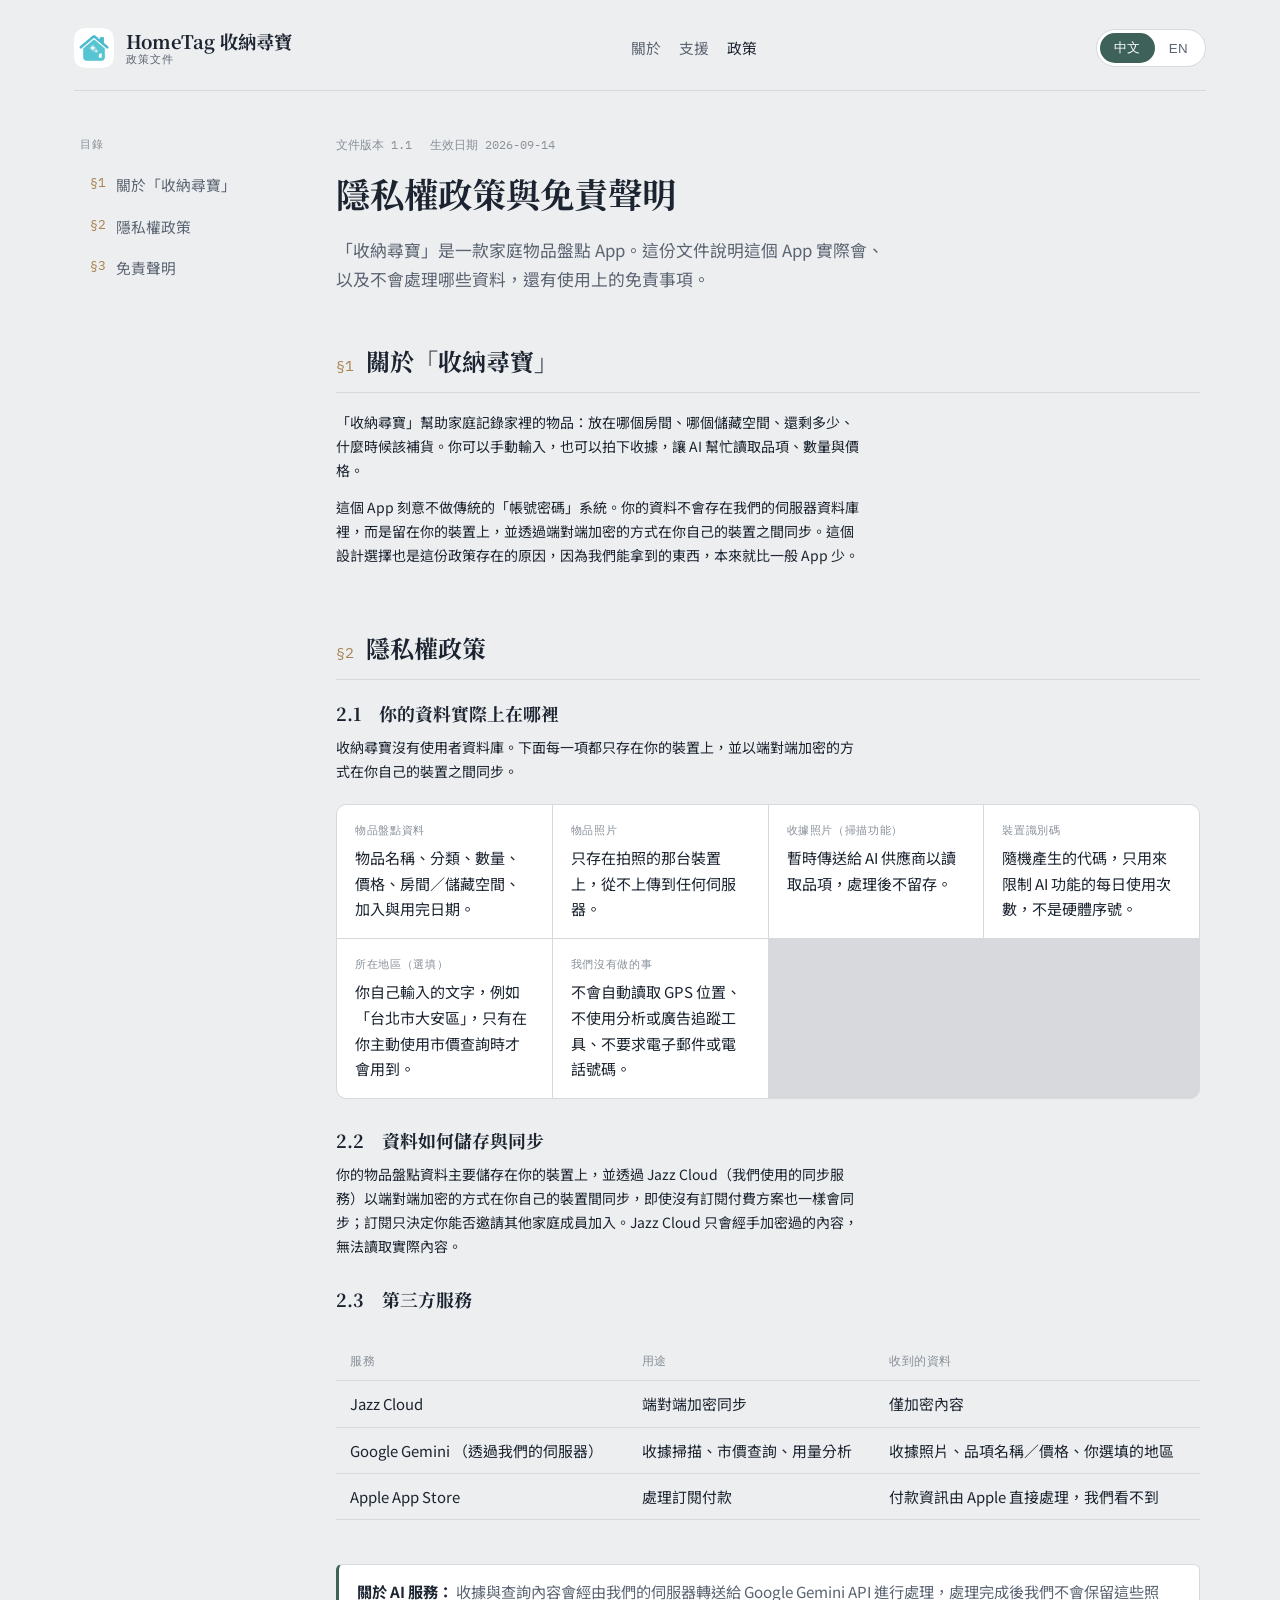
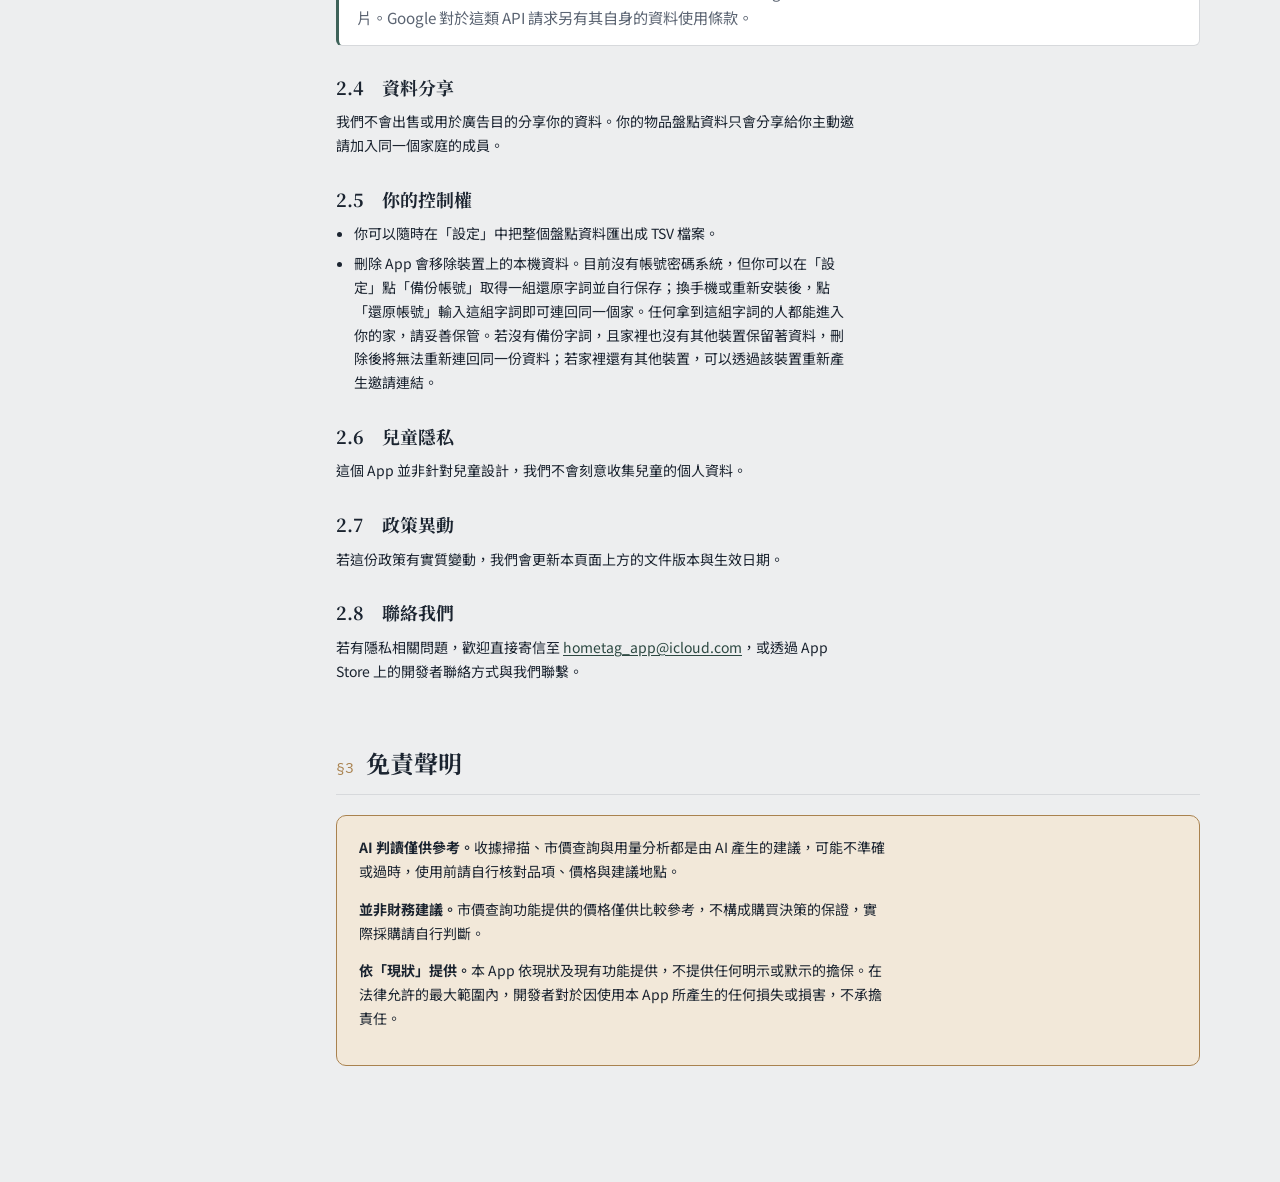
==== commit 2ef9c32d: "Add invitation landing page; update FAQ and privacy for account backup and purchases Co-Authored-By:" ====
--- a/privacy.html
+++ b/privacy.html
@@ -155,8 +155,8 @@
         <ul>
           <li data-lang-content="zh">你可以隨時在「設定」中把整個盤點資料匯出成 TSV 檔案。</li>
           <li data-lang-content="en">You can export your entire inventory as a TSV file from Settings at any time.</li>
-          <li data-lang-content="zh">刪除 App 會移除裝置上的本機資料。目前沒有帳號密碼系統，App 內也還沒有畫面可以查看或匯出救援密語，因此如果這是這個家唯一還連著的裝置，刪除後將無法重新連回同一份資料；若家裡還有其他裝置保留著資料，可以透過該裝置重新產生邀請連結。</li>
-          <li data-lang-content="en">Deleting the app removes local data on that device. There's no account/password system, and the app doesn't currently have a screen to view or export a recovery phrase, so if this was the only device still connected to this household, deleting it means there's no way back into that same data. If another device in the household still has it, you can generate a fresh invite link from there.</li>
+          <li data-lang-content="zh">刪除 App 會移除裝置上的本機資料。目前沒有帳號密碼系統，但你可以在「設定」點「備份帳號」取得一組還原字詞並自行保存；換手機或重新安裝後，點「還原帳號」輸入這組字詞即可連回同一個家。任何拿到這組字詞的人都能進入你的家，請妥善保管。若沒有備份字詞，且家裡也沒有其他裝置保留著資料，刪除後將無法重新連回同一份資料；若家裡還有其他裝置，可以透過該裝置重新產生邀請連結。</li>
+          <li data-lang-content="en">Deleting the app removes local data on that device. There's no account/password system, but in Settings you can tap "Back up account" to get a recovery phrase and save it yourself; after getting a new phone or reinstalling, tap "Restore account" and enter the phrase to reconnect to the same household. Anyone who has the phrase can open your household, so keep it private. Without a saved phrase, if no other device in the household still has the data, there is no way back into it after deletion. If another device is still connected, you can generate a fresh invite link from there.</li>
         </ul>
 
         <h3 data-lang-content="zh">2.6　兒童隱私</h3>
--- a/style.css
+++ b/style.css
@@ -140,10 +140,11 @@
 /* ---------- Layout: rail + column ---------- */
 .layout {
   display: grid;
-  grid-template-columns: 200px minmax(0, 720px);
+  grid-template-columns: 200px minmax(0, 1fr);
   gap: 56px;
   padding-top: 36px;
-  justify-content: center;
+  max-width: 1120px;
+  margin: 0 auto;
 }
 @media (max-width: 860px) {
   .layout { grid-template-columns: minmax(0, 1fr); gap: 28px; }
@@ -311,21 +312,99 @@
 }
 
 /* ---------- Marketing/support page extras ---------- */
-.simple-page { max-width: 720px; margin: 0 auto; padding-top: 36px; }
-
-.hero {
+.simple-page { max-width: 1120px; margin: 0 auto; padding-top: 36px; }
+
+.hero-row {
+  display: flex;
+  flex-direction: column;
+  align-items: center;
   text-align: center;
-  padding: 40px 0 56px;
-}
-.hero .brand-mark { width: 88px; height: 88px; margin: 0 auto 20px; border-radius: 22px; font-size: 40px; }
+  gap: 48px;
+  padding: 56px 0 64px;
+}
+@media (max-width: 860px) {
+  .hero-row { gap: 32px; padding: 40px 0 48px; }
+}
+
+.hero { 
+  display: flex;
+  flex-direction: column;
+  align-items: center;
+  max-width: 800px;
+}
+.hero .brand-mark { width: 80px; height: 80px; margin: 0 0 24px; border-radius: 20px; font-size: 34px; box-shadow: 0 4px 12px rgba(0,0,0,0.06); }
 .hero h1 {
   font-family: var(--font-heading-active, var(--font-heading));
-  font-size: clamp(1.9rem, 4vw, 2.6rem);
+  font-size: clamp(2.4rem, 4.5vw, 3.4rem);
   font-weight: 700;
-  margin: 0 0 12px;
+  margin: 0 0 16px;
   text-wrap: balance;
-}
-.hero p { max-width: 46ch; margin: 0 auto; color: var(--ink-muted); font-size: 1.08rem; }
+  line-height: 1.15;
+}
+.hero p { margin: 0; color: var(--ink-muted); font-size: 1.15rem; line-height: 1.6; max-width: 66ch; }
+
+.scenario {
+  width: 100%;
+  max-width: 720px; /* Constrains the image size */
+}
+
+.scenario-split {
+  display: flex;
+  flex-direction: row;
+  gap: 24px;
+  width: 100%;
+}
+@media (max-width: 600px) {
+  .scenario-split { flex-direction: column; }
+}
+
+.scenario-panel {
+  flex: 1;
+  position: relative;
+  border-radius: 24px;
+  overflow: hidden;
+  box-shadow: 0 8px 24px rgba(0, 0, 0, 0.08);
+  border: 1px solid var(--rule);
+  background: var(--surface);
+  transform: translateZ(0);
+}
+
+.scenario-panel-crop {
+  width: 100%;
+  padding-bottom: 108.17%;
+  position: relative;
+  overflow: hidden;
+}
+
+.scenario-panel-crop img {
+  position: absolute;
+  left: 0;
+  width: 100%;
+  height: 200%;
+  object-fit: cover;
+  display: block;
+}
+
+.scenario-panel.bad img { top: 0; }
+.scenario-panel.good img { top: -100%; }
+
+.panel-label {
+  position: absolute;
+  top: 16px;
+  left: 16px;
+  background: rgba(255, 255, 255, 0.9);
+  backdrop-filter: blur(8px);
+  -webkit-backdrop-filter: blur(8px);
+  padding: 6px 12px;
+  border-radius: 999px;
+  font-weight: 600;
+  font-size: 0.9rem;
+  color: #141413;
+  box-shadow: 0 4px 12px rgba(0,0,0,0.1);
+  border: 1px solid rgba(0,0,0,0.05);
+  z-index: 10;
+}
+html[data-theme="dark"] .panel-label, @media (prefers-color-scheme: dark) { .panel-label { background: rgba(0, 0, 0, 0.7); color: #fff; border: 1px solid rgba(255,255,255,0.1); } }
 
 .screenshot-grid {
   display: grid;
